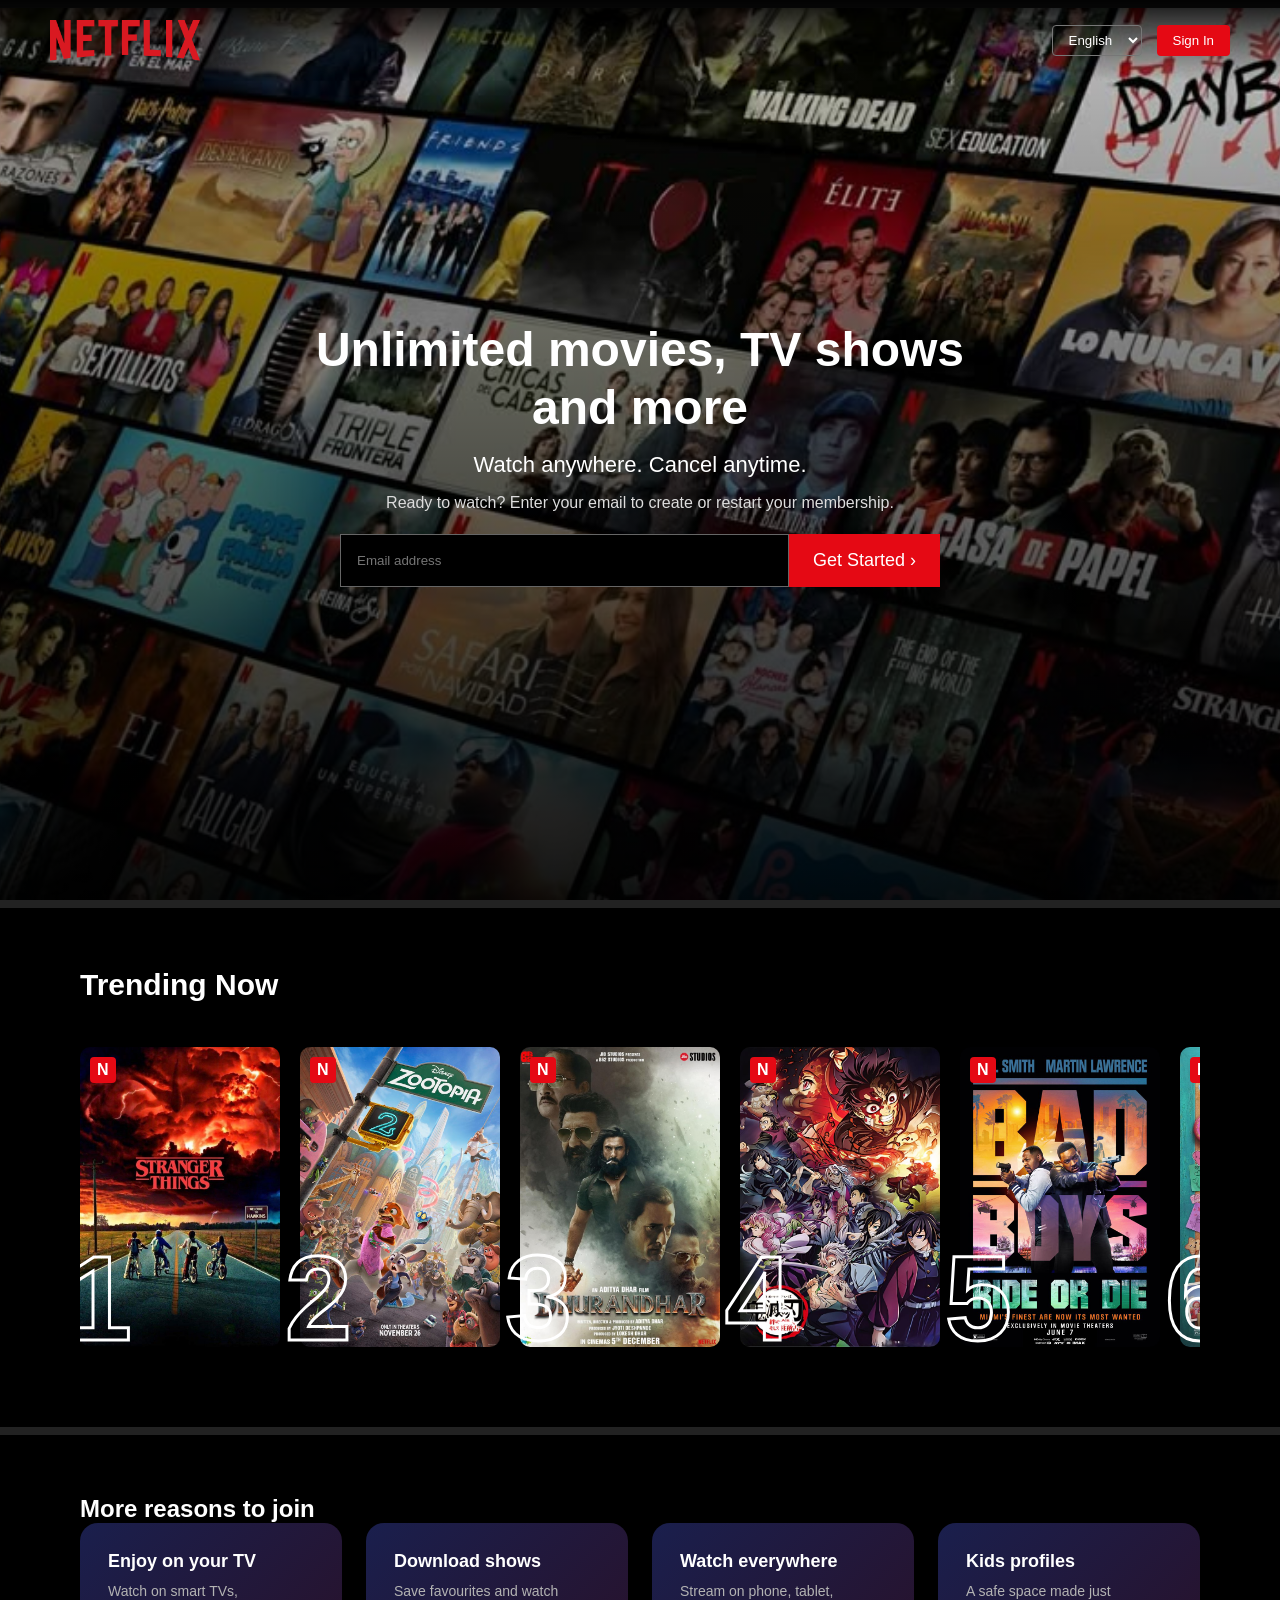
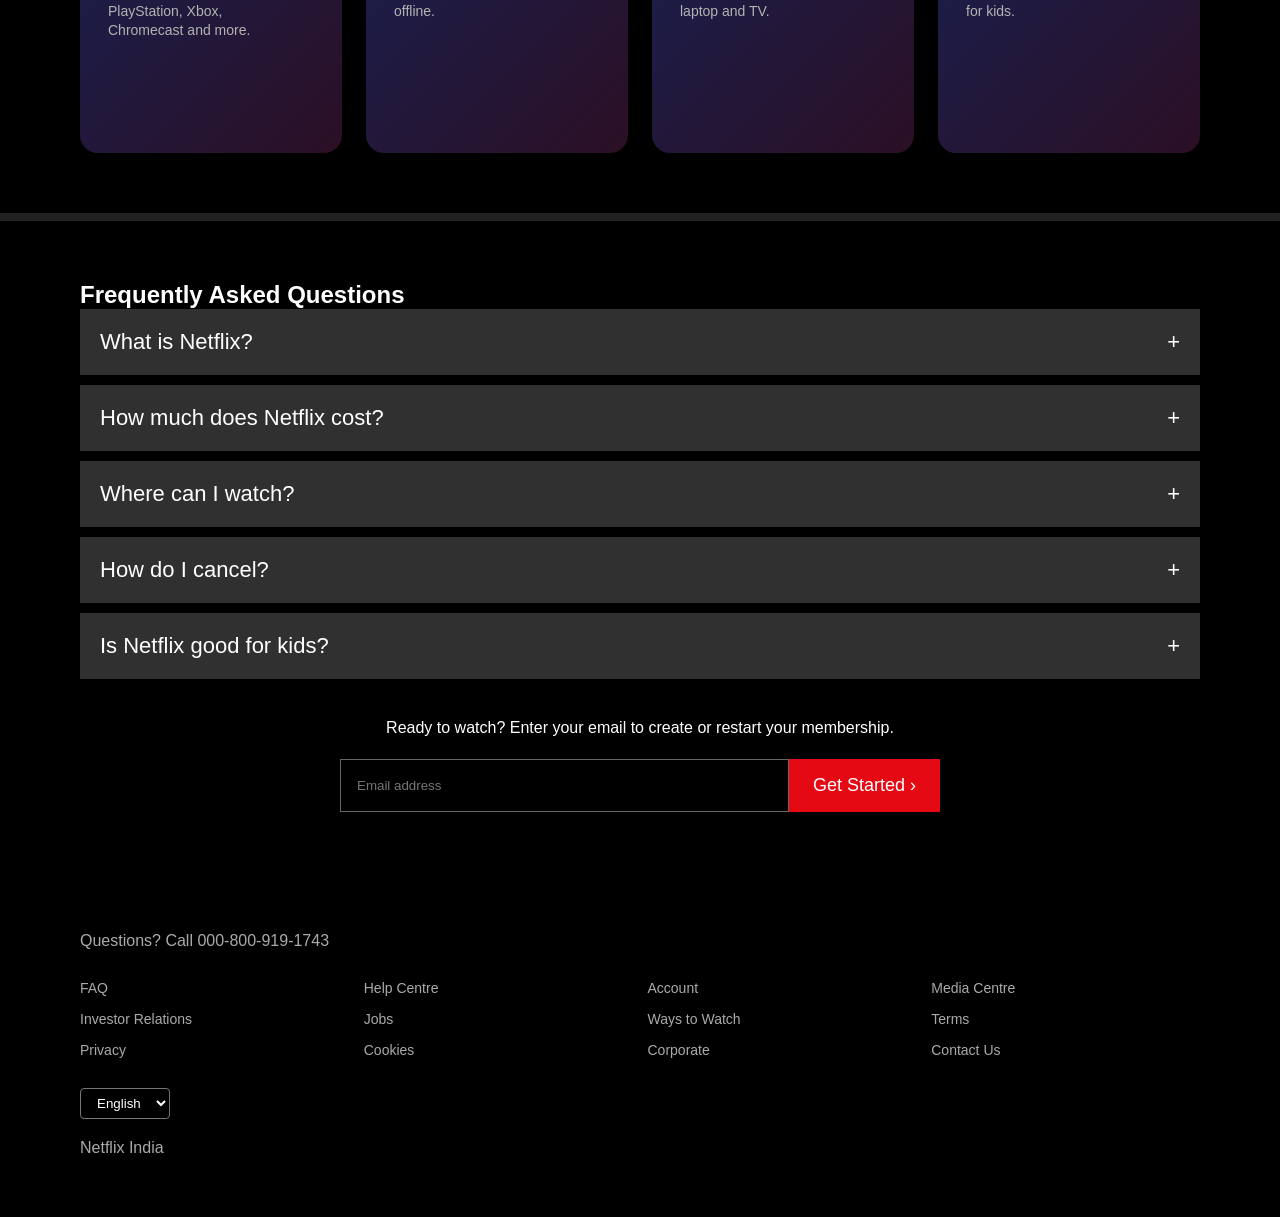
==== index.html @ 4192add7 "Resolved merge conflict" ====
<!DOCTYPE html>
<html lang="en">
<head>
<meta charset="UTF-8">
<title>Netflix India – Watch TV Shows Online</title>
<link rel="stylesheet" href="p1.css">
</head>
<body>

<section class="hero">
    <nav>
        <img src="n2.png" class="logo">
        <div class="nav-right">
            <select>
                <option>English</option>
                <option>हिन्दी</option>
            </select>
            <button class="signin">Sign In</button>
        </div>
    </nav>

    <div class="hero-text">
        <h1>Unlimited movies, TV shows and more</h1>
        <h2>Watch anywhere. Cancel anytime.</h2>
        <p>Ready to watch? Enter your email to create or restart your membership.</p>

        <div class="email-box">
            <input type="email" placeholder="Email address">
            <button>Get Started ›</button>
        </div>
    </div>
</section>

<section class="trending">
    <h2>Trending Now</h2>

    <div class="row">
        <div class="poster">
            <span class="rank">1</span>
            <span class="netflix">N</span>
            <img src="stranger.jpg">
        </div>
        <div class="poster">
            <span class="rank">2</span>
            <span class="netflix">N</span>
            <img src="Zootopia2.jpg">
        </div>
        <div class="poster">
            <span class="rank">3</span>
            <span class="netflix">N</span>
            <img src="dhurandar.jpg">
        </div>
        <div class="poster">
            <span class="rank">4</span>
            <span class="netflix">N</span>
            <img src="demon.jpg">
        </div>
        <div class="poster">
            <span class="rank">5</span>
            <span class="netflix">N</span>
            <img src="badboys.jpg">
        </div>
        <div class="poster">
            <span class="rank">6</span>
            <span class="netflix">N</span>
            <img src="red.jpg">
        </div>
        <div class="poster">
            <span class="rank">7</span>
            <span class="netflix">N</span>
            <img src="saiyaara.jpg">
        </div>
        <div class="poster">
            <span class="rank">8</span>
            <span class="netflix">N</span>
            <img src="3idiots.jpg">
        </div>
        <div class="poster">
            <span class="rank">9</span>
            <span class="netflix">N</span>
            <img src="encanto.jpg">
        </div>
        <div class="poster">
            <span class="rank">10</span>
            <span class="netflix">N</span>
            <img src="avatar.jpg">
        </div>
    </div>
</section>

<section class="reasons">
    <h2>More reasons to join</h2>

    <div class="cards">
        <div class="card">
            <h3>Enjoy on your TV</h3>
            <p>Watch on smart TVs, PlayStation, Xbox, Chromecast and more.</p>
        </div>
        <div class="card">
            <h3>Download shows</h3>
            <p>Save favourites and watch offline.</p>
        </div>
        <div class="card">
            <h3>Watch everywhere</h3>
            <p>Stream on phone, tablet, laptop and TV.</p>
        </div>
        <div class="card">
            <h3>Kids profiles</h3>
            <p>A safe space made just for kids.</p>
        </div>
    </div>
</section>

<section class="faq">
    <h2>Frequently Asked Questions</h2>

    <details>
        <summary>What is Netflix?</summary>
        <p>Netflix is a streaming service offering movies and TV shows.</p>
    </details>

    <details>
        <summary>How much does Netflix cost?</summary>
        <p>Watch Netflix on all devices for a fixed monthly fee.</p>
    </details>

    <details>
        <summary>Where can I watch?</summary>
        <p>Watch anywhere, anytime on unlimited devices.</p>
    </details>

    <details>
        <summary>How do I cancel?</summary>
        <p>Cancel online anytime with no commitments.</p>
    </details>

    <details>
        <summary>Is Netflix good for kids?</summary>
        <p>Kids profiles provide family-friendly content.</p>
    </details>

    <p class="ready">Ready to watch? Enter your email to create or restart your membership.</p>

    <div class="email-box">
        <input type="email" placeholder="Email address">
        <button>Get Started ›</button>
    </div>
</section>

<footer>
    <p>Questions? Call 000-800-919-1743</p>

    <div class="footer-links">
        <a>FAQ</a><a>Help Centre</a><a>Account</a><a>Media Centre</a>
        <a>Investor Relations</a><a>Jobs</a><a>Ways to Watch</a><a>Terms</a>
        <a>Privacy</a><a>Cookies</a><a>Corporate</a><a>Contact Us</a>
    </div>

    <select>
        <option>English</option>
        <option>हिन्दी</option>
    </select>

    <p class="region">Netflix India</p>
</footer>

</body>
</html>
---- p1.css ----
/* RESET */
* {
    margin: 0;
    padding: 0;
    box-sizing: border-box;
    font-family: Arial, sans-serif;
}

body {
    background: black;
    color: white;
    overflow-x: hidden;
}

/* HERO SECTION */
.hero {
    height: 100vh;
    background:
        linear-gradient(to top, rgba(0,0,0,0.9), transparent),
        url(bg.jpg) center/cover no-repeat;

    display: flex;
    justify-content: center;
    align-items: center;
    text-align: center;
    padding: 0 20px;
}

/* NAVBAR */
nav {
    position: fixed;
    top: 0;
    width: 100%;
    z-index: 100;
    display: flex;
    justify-content: space-between;
    align-items: center;
    padding: 20px 50px;
    background: linear-gradient(to bottom, rgba(0,0,0,0.9), transparent);
}

.logo {
    width: 150px;
}

.nav-right {
    display: flex;
    gap: 15px;
    align-items: center;
}

select {
    background: transparent;
    color: white;
    border: 1px solid #777;
    padding: 6px 12px;
    border-radius: 4px;
}

.signin {
    background: #e50914;
    border: none;
    color: white;
    padding: 8px 16px;
    border-radius: 4px;
    cursor: pointer;
    transition: 0.3s;
}

.signin:hover {
    background: #f40612;
}

/* HERO TEXT */
.hero-text {
    max-width: 700px;
    width: 100%;
}

.hero-text h1 {
    font-size: 48px;
    font-weight: 800;
    line-height: 1.2;
}

.hero-text h2 {
    margin: 16px 0;
    font-size: 22px;
    font-weight: 400;
}

.hero-text p {
    font-size: 16px;
    color: #ddd;
}

/* EMAIL BOX */
.email-box {
    display: flex;
    justify-content: center;
    align-items: stretch;
    margin-top: 22px;
    max-width: 600px;
    margin-left: auto;
    margin-right: auto;
}

.email-box input {
    flex: 1;
    padding: 16px;
    background: black;
    border: 1px solid #666;
    color: white;
    outline: none;
}

.email-box button {
    background: #e50914;
    border: none;
    padding: 16px 24px;
    color: white;
    font-size: 18px;
    cursor: pointer;
    transition: 0.3s;
    white-space: nowrap;
}

.email-box button:hover {
    background: #f40612;
}

/* SECTIONS */
section {
    border-top: 8px solid #222;
    padding: 60px 80px;
}

.trending h2 {
    font-size: 30px;
    margin-bottom: 25px;
}

/* MOVIE ROW */
.row {
    display: flex;
    gap: 20px;
    overflow-x: auto;
    padding: 20px 0;
    scroll-behavior: smooth;
    scroll-snap-type: x mandatory;
}

.row::-webkit-scrollbar {
    display: none;
}

/* POSTERS */
.poster {
    position: relative;
    min-width: 200px;
    height: 300px;
    transition: transform 0.3s ease;
    scroll-snap-align: start;
    cursor: pointer;
}

.poster img {
    width: 100%;
    height: 100%;
    object-fit: cover;
    border-radius: 10px;
    transition: 0.3s;
}

.poster:hover {
    transform: scale(1.15);
    z-index: 10;
}

/* RANK */
.rank {
    position: absolute;
    left: -15px;
    bottom: -20px;
    font-size: 120px;
    font-weight: 900;
    color: transparent;
    -webkit-text-stroke: 3px white;
    z-index: 5;
}

/* NETFLIX TAG */
.netflix {
    position: absolute;
    top: 10px;
    left: 10px;
    background: #e50914;
    padding: 4px 7px;
    font-weight: bold;
    border-radius: 4px;
}

/* SLIDER BUTTONS */
.slider {
    position: relative;
}

.scroll-btn {
    position: absolute;
    top: 50%;
    transform: translateY(-50%);
    background: rgba(0,0,0,0.6);
    border: none;
    color: white;
    font-size: 28px;
    padding: 10px;
    cursor: pointer;
    z-index: 20;
}

.left { left: 0; }
.right { right: 0; }

/* CARDS */
/* ===================== */
/* ✅ FIXED CARDS ONLY */
/* ===================== */

.cards {
    display: grid;
    grid-template-columns: repeat(4, 1fr);
    gap: 24px;
}

.card {
    position: relative; /* needed for icon */

    background: linear-gradient(135deg, #1a1f4d, #2b0f24);
    padding: 28px;
    border-radius: 18px;

    height: 230px; /* keeps all cards equal */

    display: flex;
    flex-direction: column;

    transition: transform 0.3s ease;
}

.card:hover {
    transform: translateY(-8px);
}

.card h3 {
    font-size: 18px;
    margin-bottom: 10px;
}

.card p {
    font-size: 14px;
    color: #b3b3b3;
    line-height: 1.4;

    max-width: 80%; /* prevents overlap with icon */
}

/* 🔥 ICON FIX */
.card img {
    position: absolute;
    bottom: 20px;
    right: 20px;

    width: 60px;
    height: auto;
}

/* FAQ */
.faq details {
    background: #303030;
    padding: 20px;
    margin-bottom: 10px;
    cursor: pointer;
}

summary {
    font-size: 22px;
    list-style: none;
}

summary::after {
    content: "+";
    float: right;
}

details[open] summary::after {
    content: "×";
}

details p {
    margin-top: 15px;
    color: #ddd;
}

/* READY */
.ready {
    text-align: center;
    margin: 40px 0 20px;
}

/* FOOTER */
footer {
    padding: 60px 80px;
    color: #aaa;
}

.footer-links {
    display: grid;
    grid-template-columns: repeat(4, 1fr);
    gap: 15px;
    margin: 30px 0;
}

.footer-links a {
    color: #aaa;
    text-decoration: none;
    font-size: 14px;
}

.footer-links a:hover {
    text-decoration: underline;
}

.region {
    margin-top: 20px;
}

/* ===================== */
/* 📱 RESPONSIVE */
/* ===================== */

@media (max-width: 1024px) {
    .cards {
        grid-template-columns: repeat(2, 1fr);
    }

    .hero-text h1 {
        font-size: 40px;
    }
}

@media (max-width: 768px) {
    nav {
        padding: 15px 20px;
    }

    .hero-text h1 {
        font-size: 30px;
    }

    .hero-text h2 {
        font-size: 18px;
    }

    .email-box {
        flex-direction: column;
    }

    .email-box input,
    .email-box button {
        width: 100%;
    }

    .email-box input {
        margin-bottom: 10px;
    }

    section {
        padding: 40px 20px;
    }

    .cards {
        grid-template-columns: 1fr;
    }

    .footer-links {
        grid-template-columns: repeat(2, 1fr);
    }

}
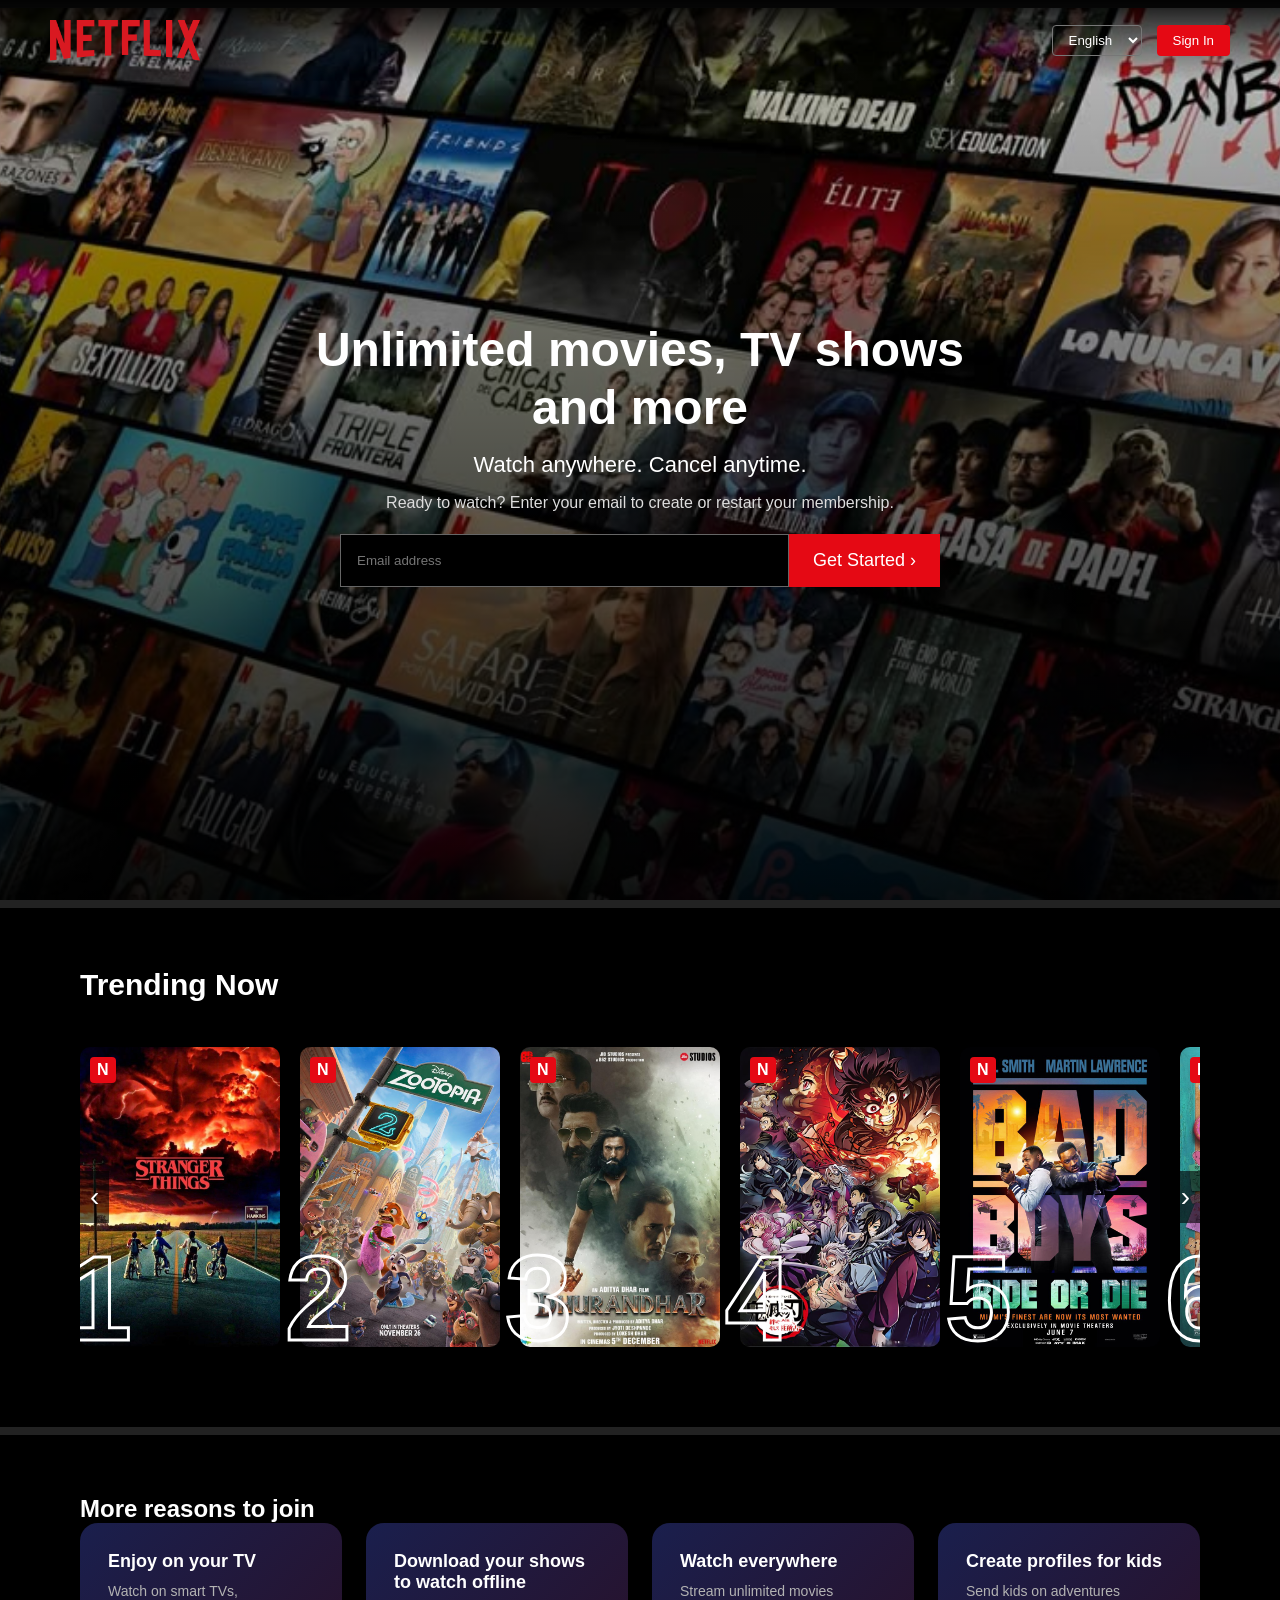
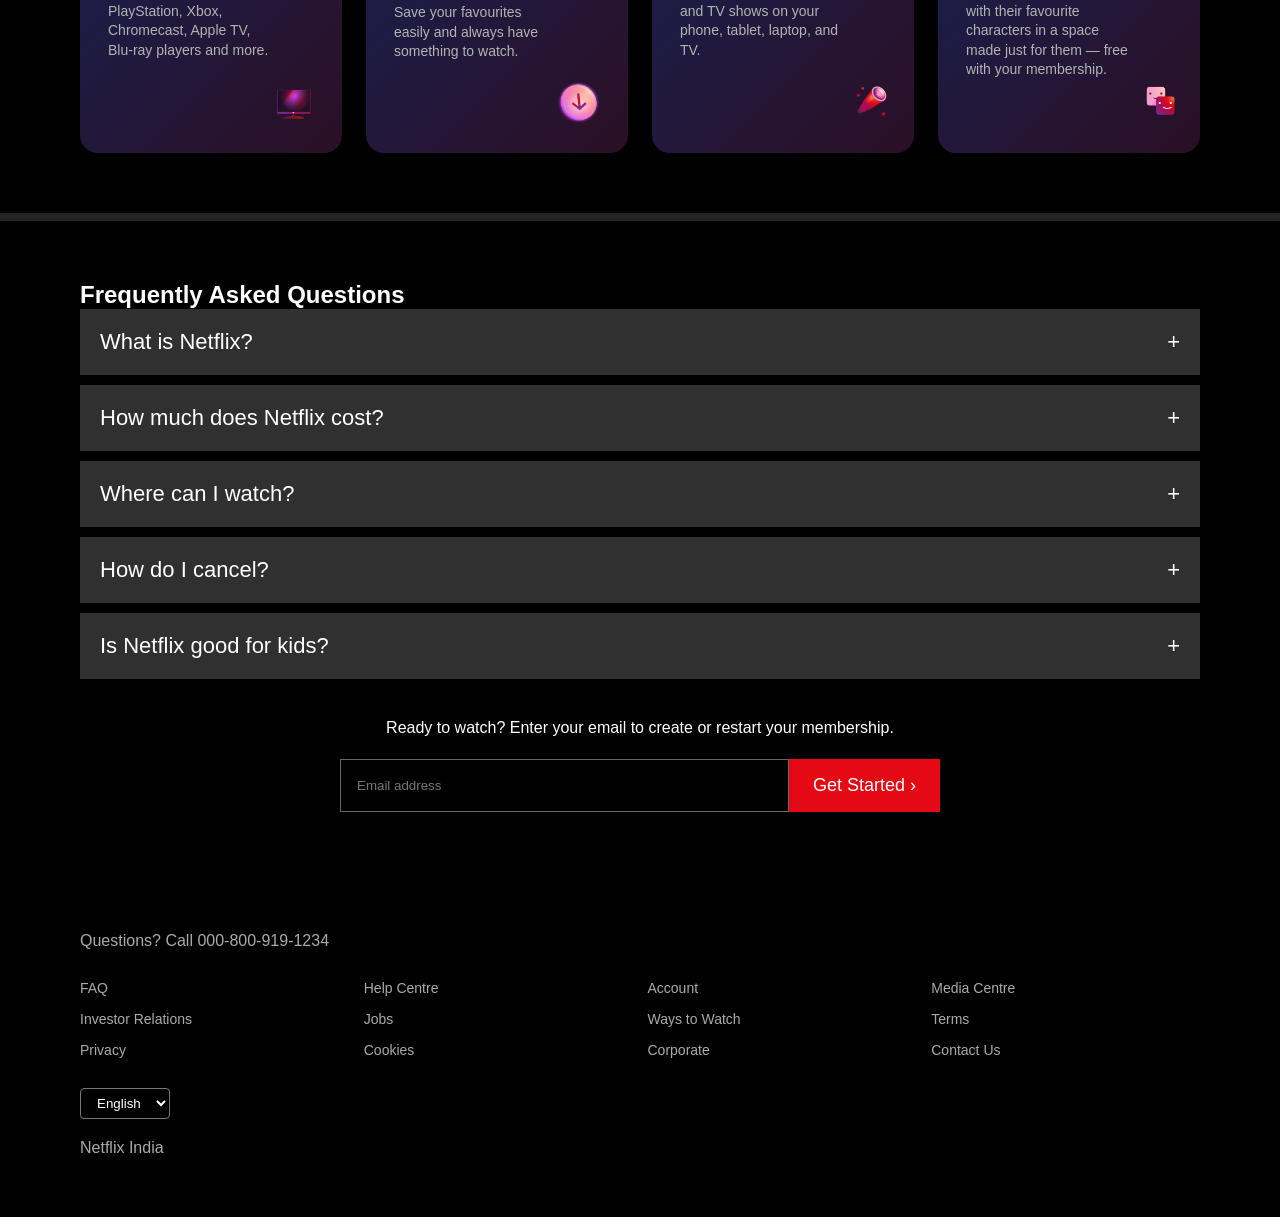
==== commit 3d08b8ca: "changes" ====
--- a/index.html
+++ b/index.html
@@ -1,12 +1,14 @@
 <!DOCTYPE html>
 <html lang="en">
 <head>
-<meta charset="UTF-8">
-<title>Netflix India – Watch TV Shows Online</title>
+    <meta charset="UTF-8">
+    <meta name="viewport" content="width=device-width, initial-scale=1.0">
+    <title>Netflix India – Watch TV Shows Online</title>
 <link rel="stylesheet" href="p1.css">
 </head>
+
 <body>
-
+    
 <section class="hero">
     <nav>
         <img src="n2.png" class="logo">
@@ -31,86 +33,114 @@
     </div>
 </section>
 
+<!-- ================= TRENDING (UPGRADED) ================= -->
 <section class="trending">
     <h2>Trending Now</h2>
 
-    <div class="row">
-        <div class="poster">
-            <span class="rank">1</span>
-            <span class="netflix">N</span>
-            <img src="stranger.jpg">
-        </div>
-        <div class="poster">
-            <span class="rank">2</span>
-            <span class="netflix">N</span>
-            <img src="Zootopia2.jpg">
-        </div>
-        <div class="poster">
-            <span class="rank">3</span>
-            <span class="netflix">N</span>
-            <img src="dhurandar.jpg">
-        </div>
-        <div class="poster">
-            <span class="rank">4</span>
-            <span class="netflix">N</span>
-            <img src="demon.jpg">
-        </div>
-        <div class="poster">
-            <span class="rank">5</span>
-            <span class="netflix">N</span>
-            <img src="badboys.jpg">
-        </div>
-        <div class="poster">
-            <span class="rank">6</span>
-            <span class="netflix">N</span>
-            <img src="red.jpg">
-        </div>
-        <div class="poster">
-            <span class="rank">7</span>
-            <span class="netflix">N</span>
-            <img src="saiyaara.jpg">
-        </div>
-        <div class="poster">
-            <span class="rank">8</span>
-            <span class="netflix">N</span>
-            <img src="3idiots.jpg">
-        </div>
-        <div class="poster">
-            <span class="rank">9</span>
-            <span class="netflix">N</span>
-            <img src="encanto.jpg">
-        </div>
-        <div class="poster">
-            <span class="rank">10</span>
-            <span class="netflix">N</span>
-            <img src="avatar.jpg">
-        </div>
-    </div>
-</section>
-
+    <div class="slider">
+        <button class="scroll-btn left" onclick="scrollRow(this,-1)">‹</button>
+
+        <div class="row">
+
+            <div class="poster" data-trailer="https://www.youtube.com/embed/b9EkMc79ZSU">
+                <span class="rank">1</span>
+                <span class="netflix">N</span>
+                <img src="stranger.jpg">
+            </div>
+
+            <div class="poster" data-trailer="https://www.youtube.com/embed/jYC1tLw8Zy8">
+                <span class="rank">2</span>
+                <span class="netflix">N</span>
+                <img src="Zootopia2.jpg">
+            </div>
+
+            <div class="poster" data-trailer="https://www.youtube.com/embed/6ZfuNTqbHE8">
+                <span class="rank">3</span>
+                <span class="netflix">N</span>
+                <img src="dhurandar.jpg">
+            </div>
+
+            <div class="poster" data-trailer="https://www.youtube.com/embed/ATJYac_dORw">
+                <span class="rank">4</span>
+                <span class="netflix">N</span>
+                <img src="demon.jpg">
+            </div>
+
+            <div class="poster" data-trailer="https://www.youtube.com/embed/hRFY_Fesa9Q">
+                <span class="rank">5</span>
+                <span class="netflix">N</span>
+                <img src="badboys.jpg">
+            </div>
+
+            <div class="poster" data-trailer="https://www.youtube.com/embed/TcMBFSGVi1c">
+                <span class="rank">6</span>
+                <span class="netflix">N</span>
+                <img src="red.jpg">
+            </div>
+
+            <div class="poster" data-trailer="https://www.youtube.com/embed/6ZfuNTqbHE8">
+                <span class="rank">7</span>
+                <span class="netflix">N</span>
+                <img src="saiyaara.jpg">
+            </div>
+
+            <div class="poster" data-trailer="https://www.youtube.com/embed/K0eDlFX9GMc">
+                <span class="rank">8</span>
+                <span class="netflix">N</span>
+                <img src="3idiots.jpg">
+            </div>
+
+            <div class="poster" data-trailer="https://www.youtube.com/embed/CaimKeDcudo">
+                <span class="rank">9</span>
+                <span class="netflix">N</span>
+                <img src="encanto.jpg">
+            </div>
+
+            <div class="poster" data-trailer="https://www.youtube.com/embed/5PSNL1qE6VY">
+                <span class="rank">10</span>
+                <span class="netflix">N</span>
+                <img src="avatar.jpg">
+            </div>
+
+        </div>
+
+        <button class="scroll-btn right" onclick="scrollRow(this,1)">›</button>
+    </div>
+</section>
+
+<!-- ================= REASONS ================= -->
 <section class="reasons">
     <h2>More reasons to join</h2>
 
     <div class="cards">
+
         <div class="card">
             <h3>Enjoy on your TV</h3>
-            <p>Watch on smart TVs, PlayStation, Xbox, Chromecast and more.</p>
-        </div>
-        <div class="card">
-            <h3>Download shows</h3>
-            <p>Save favourites and watch offline.</p>
-        </div>
+            <p>Watch on smart TVs, PlayStation, Xbox, Chromecast, Apple TV, Blu-ray players and more.</p>
+            <img src="icon1.png" alt="">
+        </div>
+
+        <div class="card">
+            <h3>Download your shows to watch offline</h3>
+            <p>Save your favourites easily and always have something to watch.</p>
+            <img src="icon2.png" alt="">
+        </div>
+
         <div class="card">
             <h3>Watch everywhere</h3>
-            <p>Stream on phone, tablet, laptop and TV.</p>
-        </div>
-        <div class="card">
-            <h3>Kids profiles</h3>
-            <p>A safe space made just for kids.</p>
-        </div>
-    </div>
-</section>
-
+            <p>Stream unlimited movies and TV shows on your phone, tablet, laptop, and TV.</p>
+            <img src="icon3.png" alt="">
+        </div>
+
+        <div class="card">
+            <h3>Create profiles for kids</h3>
+            <p>Send kids on adventures with their favourite characters in a space made just for them — free with your membership.</p>
+            <img src="icon4.png" alt="">
+        </div>
+
+    </div>
+</section>
+<!-- ================= FAQ ================= -->
 <section class="faq">
     <h2>Frequently Asked Questions</h2>
 
@@ -147,8 +177,9 @@
     </div>
 </section>
 
+<!-- ================= FOOTER ================= -->
 <footer>
-    <p>Questions? Call 000-800-919-1743</p>
+    <p>Questions? Call 000-800-919-1234</p>
 
     <div class="footer-links">
         <a>FAQ</a><a>Help Centre</a><a>Account</a><a>Media Centre</a>
@@ -164,5 +195,18 @@
     <p class="region">Netflix India</p>
 </footer>
 
+<!-- ================= JS ================= -->
+ 
+<script>
+function scrollRow(btn, direction) {
+    const row = btn.parentElement.querySelector(".row");
+    row.scrollBy({
+        left: direction * 400,
+        behavior: "smooth"
+    });
+}
+</script>
+<script src="script.js"></script>
+
 </body>
-</html>
+</html>
